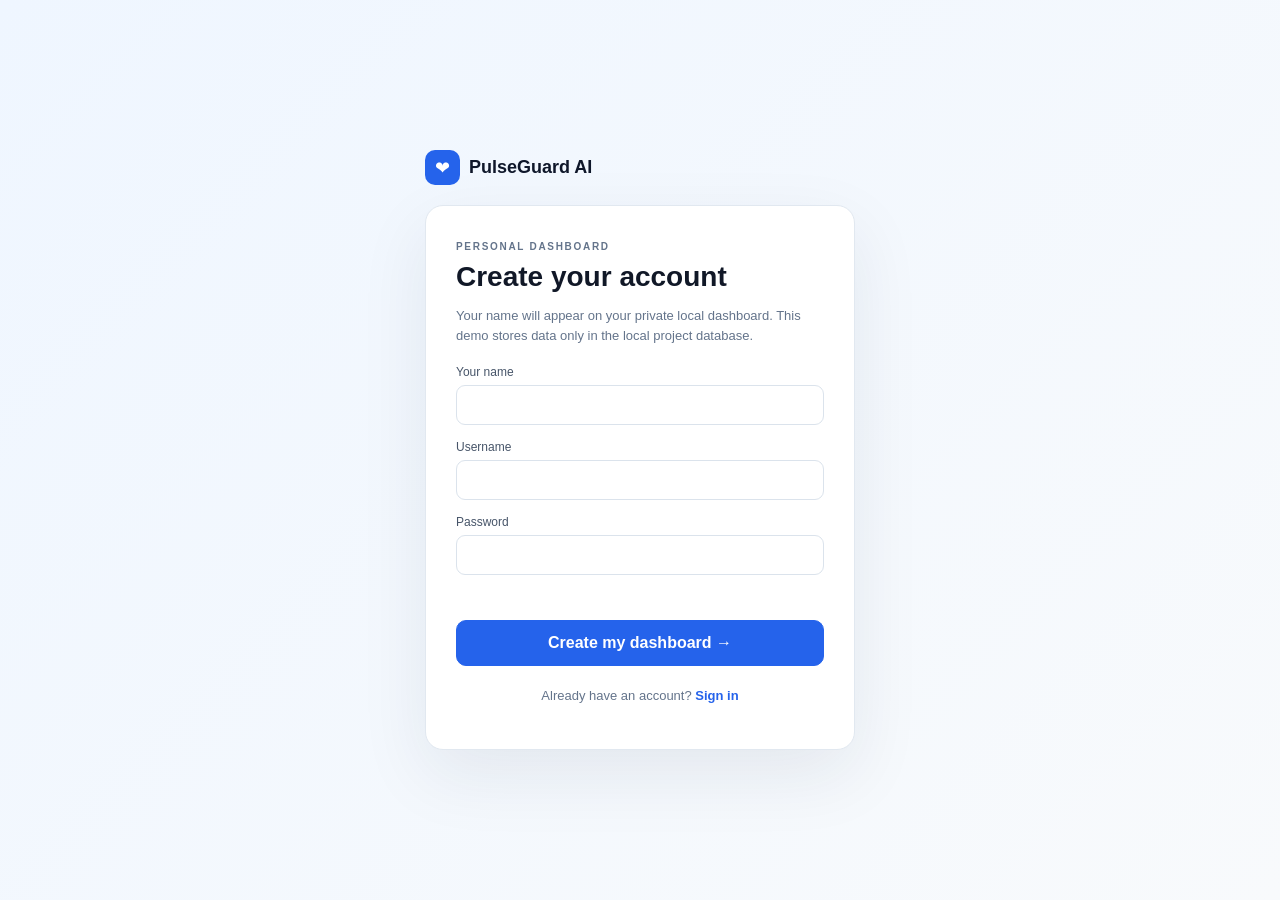
==== frontend/register.html @ c0ae5e6d "Initial release of PulseGuard AI" ====
<!doctype html><html><head><meta charset="utf-8"><meta name="viewport" content="width=device-width,initial-scale=1"><title>Create account — PulseGuard AI</title><link rel="stylesheet" href="style.css"></head><body class="authbody"><div class="authwrap"><a class="brand dark" href="/"><span>❤</span><b>PulseGuard AI</b></a><div class="authcard"><span class="eyebrow">PERSONAL DASHBOARD</span><h1>Create your account</h1><p>Your name will appear on your private local dashboard. This demo stores data only in the local project database.</p><form id="form"><label>Your name<input id="name" required></label><label>Username<input id="username" required minlength="3"></label><label>Password<input id="password" type="password" required minlength="6"></label><div id="error" class="error"></div><button class="primary bigbtn" type="submit">Create my dashboard →</button></form><p class="switch">Already have an account? <a href="/login">Sign in</a></p></div></div><script>
const f=document.getElementById("form"),e=document.getElementById("error");f.onsubmit=async x=>{x.preventDefault();let r=await fetch("/api/auth/register",{method:"POST",headers:{"Content-Type":"application/json"},body:JSON.stringify({name:name.value,username:username.value,password:password.value})});let d=await r.json();if(r.ok)location="/app";else e.textContent=d.error};
</script></body></html>
---- frontend/style.css ----
*{box-sizing:border-box}html{scroll-behavior:smooth}body{margin:0;font-family:Inter,Segoe UI,Arial,sans-serif;color:#111827;background:#f6f8fb}a{text-decoration:none;color:inherit}button,input{font:inherit}button{border:1px solid #d9e1ea;background:#fff;color:#334155;border-radius:9px;padding:10px 13px;cursor:pointer;font-weight:700}.primary{background:#2563eb!important;color:#fff!important;border-color:#2563eb!important}.secondary{background:#fff;color:#2563eb;border-color:#bfdbfe}.brand{display:flex;align-items:center;gap:9px;font-size:18px}.brand span{display:grid;place-items:center;width:35px;height:35px;border-radius:10px;background:#2563eb;color:#fff}.brand.dark{color:#0f172a}.public-nav{height:72px;padding:0 6%;display:flex;align-items:center;justify-content:space-between;background:#fff;border-bottom:1px solid #e8edf3}.public-nav>div{display:flex;align-items:center;gap:25px;font-size:13px;color:#64748b}.navbtn{padding:10px 16px;border:1px solid #dbe4ee;border-radius:9px;color:#1e40af}.landing{max-width:1180px;margin:auto}.hero{display:grid;grid-template-columns:1.05fr .95fr;gap:55px;padding:80px 30px 65px;align-items:center}.eyebrow{font-size:10px;letter-spacing:1.7px;color:#64748b;font-weight:850}.hero h1{font-size:54px;line-height:1.05;margin:12px 0 20px;letter-spacing:-2px}.hero h1 em{font-style:normal;color:#2563eb}.hero p{font-size:17px;line-height:1.7;color:#64748b;max-width:640px}.hero-actions{display:flex;gap:10px;margin:28px 0}.bigbtn{display:inline-block;padding:13px 18px;border-radius:10px;font-weight:800}.trust{display:flex;gap:18px;flex-wrap:wrap;color:#64748b;font-size:11px}.mock-window{background:#fff;border:1px solid #dfe6ee;border-radius:18px;box-shadow:0 25px 70px #1e293b18;overflow:hidden;transform:rotate(1deg)}.mock-top{height:42px;background:#f8fafc;border-bottom:1px solid #e8edf3;display:flex;align-items:center;gap:5px;padding:0 15px;color:#64748b;font-size:11px}.mock-top span{width:7px;height:7px;border-radius:50%;background:#cbd5e1}.mock-top b{margin-left:auto}.mock-body{padding:28px}.mock-body small{font-size:9px;letter-spacing:1.4px;color:#64748b;font-weight:800}.mock-body strong{display:block;font-size:64px;margin:12px 0}.mock-body strong i{font-size:14px;color:#64748b;font-style:normal}.mock-line{height:8px;border-radius:20px;background:linear-gradient(90deg,#86efac 0 70%,#fecaca 70%)}.mock-row{display:grid;grid-template-columns:1fr 1fr;gap:10px;margin-top:25px}.mock-row div{background:#f8fafc;border-radius:10px;padding:13px}.mock-row b{display:block;margin-top:6px}.mock-ai{margin-top:12px;background:#eef2ff;color:#4338ca;border-radius:10px;padding:12px;font-size:11px;line-height:1.5}.section{padding:70px 30px;border-top:1px solid #e9eef4}.section-title{margin-bottom:30px}.section-title h2,.section h2{font-size:32px;margin:8px 0}.section-title p,.section p{color:#64748b;line-height:1.65}.steps{display:grid;grid-template-columns:repeat(4,1fr);gap:15px}.steps>div,.audience>div{background:#fff;border:1px solid #e4eaf1;border-radius:15px;padding:22px}.steps b{color:#2563eb;font-size:12px}.steps h3{margin:12px 0 6px}.steps p,.audience p{font-size:13px}.split{display:grid;grid-template-columns:1fr 1fr;gap:60px;align-items:center}.diagram{background:#0f172a;color:#e2e8f0;padding:28px;border-radius:18px;text-align:center}.diagram>div{padding:13px;background:#1e293b;border-radius:9px}.diagram>span{display:block;padding:7px;color:#60a5fa}.twobox{display:grid;grid-template-columns:1fr 1fr;gap:8px}.twobox b{padding:13px;background:#312e81;border-radius:9px;font-size:11px}.diagram .highlight{background:#2563eb;color:#fff}.audience{display:grid;grid-template-columns:repeat(3,1fr);gap:15px}.audience>div>span{font-size:25px}.final-note{text-align:center;background:#eef4ff}.final-note p{max-width:700px;margin:0 auto 25px}.landing+footer,body>footer{text-align:center;padding:28px;color:#94a3b8;font-size:10px}.authbody{min-height:100vh;background:linear-gradient(135deg,#eff6ff,#f8fafc);display:grid;place-items:center}.authwrap{width:min(430px,92%)}.authwrap>.brand{margin-bottom:20px}.authcard{background:#fff;border:1px solid #e1e8f0;border-radius:18px;padding:30px;box-shadow:0 25px 70px #1e293b14}.authcard h1{margin:7px 0;font-size:28px}.authcard>p{color:#64748b;line-height:1.5;font-size:13px}.authcard form{display:grid;gap:15px;margin-top:20px}.authcard label{display:grid;gap:6px;letter-spacing:0;font-size:12px;color:#475569}.authcard input{padding:12px;border:1px solid #dbe3ec;border-radius:9px;outline:none}.authcard input:focus{border-color:#2563eb;box-shadow:0 0 0 3px #2563eb15}.error{color:#b91c1c;font-size:12px;min-height:15px}.demo-box{margin-top:18px;background:#f8fafc;border:1px solid #e7edf3;border-radius:10px;padding:13px;font-size:11px}.demo-box p{color:#64748b}.switch{text-align:center;margin-top:20px!important}.switch a{color:#2563eb;font-weight:800}.appshell{display:flex;min-height:100vh}.sidebar{width:245px;background:#0d1626;color:#9fb0c4;padding:22px 14px;position:sticky;top:0;height:100vh}.sidebar .brand{color:#fff;padding:0 9px 28px}.sidebar .brand small{display:block;font-size:8px;letter-spacing:1.5px;color:#718198;margin-top:3px}.sidebar nav{display:grid;gap:5px}.sidebar nav button{background:transparent;border:0;color:#93a4b8;text-align:left}.sidebar nav button.active,.sidebar nav button:hover{background:#1c2a3e;color:#fff}.side-help{position:absolute;left:14px;right:14px;bottom:20px;border:1px solid #26364d;border-radius:11px;padding:12px;font-size:11px;line-height:1.5}.apphead{background:#fff;border-bottom:1px solid #e6ebf1;padding:25px 34px;display:flex;justify-content:space-between;align-items:center;gap:20px}.apphead h1{margin:7px 0 4px;font-size:26px}.apphead p{margin:0;color:#64748b}.userbox{display:flex;align-items:center;gap:12px}.userbox small{display:block;color:#94a3b8;font-size:10px;margin-top:2px}.userbox button{font-size:11px}.appshell main{flex:1;min-width:0}.page{display:none;padding:25px 34px}.page.active{display:block}.intro{display:flex;justify-content:space-between;gap:15px;align-items:center;background:#eef4ff;border:1px solid #dbeafe;padding:12px 15px;border-radius:11px;margin-bottom:16px;font-size:12px}.intro b{display:block;color:#1e40af}.intro span{color:#64748b}.cards{display:grid;gap:16px}.topgrid{grid-template-columns:1.2fr 1fr .75fr}.four{grid-template-columns:repeat(4,1fr);margin-top:16px}.twocol{grid-template-columns:1.45fr 1fr;margin-top:16px}.card{background:#fff;border:1px solid #e4e9ef;border-radius:15px;padding:20px;box-shadow:0 8px 28px #0f172a0a}.card label{font-size:10px;letter-spacing:1.5px;color:#64748b;font-weight:850}.live #bpm{font-size:68px;font-weight:900;margin:12px 0}.live #bpm i{font-size:15px;color:#64748b;font-style:normal}.gauge{height:10px;background:linear-gradient(90deg,#fecaca 0 24%,#86efac 24% 76%,#fecaca 76%);border-radius:20px;overflow:hidden}.gauge i{display:block;height:100%;width:2%;background:#111827;border-radius:20px}.limits{display:flex;justify-content:space-between;color:#64748b;font-size:9px;margin:6px 0 18px}.ai{border-top:3px solid #6366f1}.row,.head{display:flex;justify-content:space-between;gap:10px;align-items:flex-start}.ai h2{font-size:25px;margin:7px 0}.aiicon{width:40px;height:40px;display:grid;place-items:center;background:#eef2ff;color:#4338ca;border-radius:50%;font-weight:900}.risk{margin-top:20px}.risk>span{color:#64748b;font-size:11px}.risk>b{font-size:27px;margin-left:7px}.risk>div,.line{height:7px;background:#e5e7eb;border-radius:20px;overflow:hidden;margin-top:7px}.risk i,.line i{display:block;height:100%;width:0;background:#f59e0b;border-radius:20px}.ai p{color:#64748b;line-height:1.55;font-size:13px}.chips{display:flex;gap:5px;flex-wrap:wrap}.chips span{background:#eef2ff;color:#4338ca;border-radius:7px;padding:5px 7px;font-size:9px}.confidence strong{display:block;font-size:36px;margin:12px 0}.confidence p{color:#64748b;line-height:1.5;font-size:12px}.confidence hr{border:0;border-top:1px solid #edf1f5;margin:20px 0}.stat b{display:block;font-size:28px;margin:9px 0}.stat small{color:#94a3b8}.chart canvas{width:100%;height:310px}.demo{display:flex;flex-wrap:wrap;gap:7px}.muted{color:#64748b;line-height:1.55;font-size:13px}.plain-card{margin-top:18px;background:#f8fafc;border-radius:10px;padding:12px;font-size:11px;line-height:1.5}.plain-card p{color:#64748b}.export,.download{display:inline-block;margin-top:18px;color:#2563eb;font-size:11px;font-weight:800}.sectiontitle{margin-bottom:22px}.sectiontitle h2{margin:7px 0;font-size:30px}.sectiontitle p{margin:0;color:#64748b}.simpleflow,.bigflow{display:flex;flex-wrap:wrap;gap:8px;align-items:center;margin-top:20px}.simpleflow span,.simpleflow b,.bigflow span,.bigflow strong{padding:11px;background:#f1f5f9;border-radius:8px;font-size:11px}.simpleflow b,.bigflow strong{background:#eef2ff;color:#4338ca}.bigflow b{color:#94a3b8}.notice{margin-top:18px;padding:13px;background:#fff7ed;color:#9a3412;border-radius:9px;font-size:12px;line-height:1.5}.table{overflow:auto}table{width:100%;border-collapse:collapse;min-width:850px}th,td{padding:11px;border-bottom:1px solid #edf1f5;text-align:left;font-size:10px;vertical-align:top}th{font-size:9px;color:#64748b;letter-spacing:1px}.arch{display:flex;gap:8px;align-items:center;flex-wrap:wrap;margin:25px 0}.arch>div{background:#fff;border:1px solid #e4eaf1;border-radius:13px;padding:15px;min-width:130px;box-shadow:0 7px 20px #0f172a08}.arch div>b{display:block;color:#2563eb;font-size:10px}.arch strong{display:block;margin:6px 0;font-size:12px}.arch small{color:#64748b;font-size:9px;line-height:1.4}.appshell footer{text-align:center;color:#94a3b8;font-size:9px;padding:30px}.modal{display:none;position:fixed;inset:0;background:#0f172a99;place-items:center;padding:20px;z-index:20}.modal.show{display:grid}.modalbox{background:#fff;width:min(500px,100%);border-radius:17px;padding:27px;position:relative;box-shadow:0 30px 100px #0003}.x{position:absolute;right:14px;top:12px;border:0;font-size:22px}.touritem{display:grid;grid-template-columns:135px 1fr;gap:10px;padding:13px 0;border-bottom:1px solid #edf1f5;font-size:12px}.touritem span{color:#64748b;line-height:1.5}@media(max-width:1050px){.topgrid,.twocol{grid-template-columns:1fr}.four{grid-template-columns:1fr 1fr}.hero{grid-template-columns:1fr}.hero h1{font-size:43px}.steps{grid-template-columns:1fr 1fr}.audience{grid-template-columns:1fr}.page,.apphead{padding-left:20px;padding-right:20px}}@media(max-width:700px){.public-nav>div a:not(.navbtn){display:none}.hero{padding:45px 18px}.hero h1{font-size:35px}.hero-actions{flex-direction:column}.section{padding:50px 18px}.steps,.split{grid-template-columns:1fr}.appshell{display:block}.sidebar{width:100%;height:auto;position:relative;padding:10px}.sidebar .brand{padding-bottom:10px}.side-help{display:none}.sidebar nav{display:flex;overflow:auto}.sidebar nav button{white-space:nowrap}.page{padding:15px 10px}.apphead{padding:17px;display:block}.userbox{margin-top:15px}.live #bpm{font-size:52px}.four{grid-template-columns:1fr 1fr}.touritem{grid-template-columns:1fr}.mock-body strong{font-size:48px}}
.bell{position:relative;padding:8px 10px;background:#f8fafc}.bell span{position:absolute;top:-5px;right:-5px;min-width:17px;height:17px;border-radius:99px;background:#ef4444;color:#fff;font-size:9px;display:grid;place-items:center}.alertslist{display:grid;gap:10px}.alertcard{background:#fff;border:1px solid #fed7aa;border-left:4px solid #f59e0b;border-radius:12px;padding:16px}.alertcard.high{border-left-color:#ef4444}.alertcard.read{opacity:.68}.alerttop{display:flex;justify-content:space-between;gap:15px}.alerttop span{font-size:9px;color:#94a3b8}.alertcard p{font-size:12px;color:#475569;line-height:1.55}.alertcard small{color:#64748b;font-size:10px}.alertcard button{display:block;margin-top:10px;padding:7px 10px;font-size:10px}

.insight-grid{display:grid;grid-template-columns:1fr 1fr;gap:9px;margin-top:18px}.insight-grid div{background:#f8fafc;border:1px solid #edf1f5;border-radius:10px;padding:14px}.insight-grid span{display:block;color:#94a3b8;font-size:9px;text-transform:uppercase;letter-spacing:1px}.insight-grid b{display:block;margin-top:6px;font-size:19px}.reportbtn{margin-top:12px}.reporthint{margin-top:12px!important}.card>canvas{width:100%;height:300px}

.alertslist{display:grid;gap:12px}.alertitem{border:1px solid #e5e7eb;border-radius:14px;padding:18px;background:#fff}.alertitem.unread{border-left:4px solid #ef4444;background:#fffafa}.alerttop{display:flex;justify-content:space-between;color:#94a3b8;font-size:12px}.alertsev{font-weight:800;font-size:10px;letter-spacing:1px}.alertsev.high{color:#dc2626}.alertsev.attention{color:#d97706}.alertitem h3{margin:10px 0 6px}.alertitem p{margin:0;color:#64748b}.alertmeta{display:flex;gap:14px;align-items:center;margin-top:12px;color:#64748b;font-size:12px}.alertmeta button{margin-left:auto}.emptyalert{text-align:center;padding:55px 20px;border:1px dashed #cbd5e1;border-radius:14px;color:#64748b}.emptyicon{margin:auto auto 10px;width:42px;height:42px;border-radius:50%;display:grid;place-items:center;background:#ecfdf5;color:#16a34a;font-size:20px}

.live-dot{font-size:13px;color:#22c55e}.live-events{display:grid;gap:8px}.live-event{display:grid;grid-template-columns:90px 1fr 1fr 90px 180px;gap:10px;align-items:center;border:1px solid #edf1f5;border-radius:10px;padding:11px 13px;background:#fbfdff;font-size:11px}.live-event span{color:#64748b}.live-event small{color:#94a3b8;text-align:right}.live-event.event-alert{border-left:4px solid #ef4444;background:#fff7f7}.legend{margin-top:8px;color:#94a3b8;font-size:10px}.decision-box{display:grid;grid-template-columns:1fr 1fr 1fr;gap:8px;margin:18px 0}.decision-box div{background:#f8fafc;border:1px solid #edf1f5;border-radius:10px;padding:12px}.decision-box span{display:block;font-size:9px;color:#94a3b8;text-transform:uppercase;letter-spacing:1px}.decision-box b{display:block;margin-top:5px;font-size:15px}
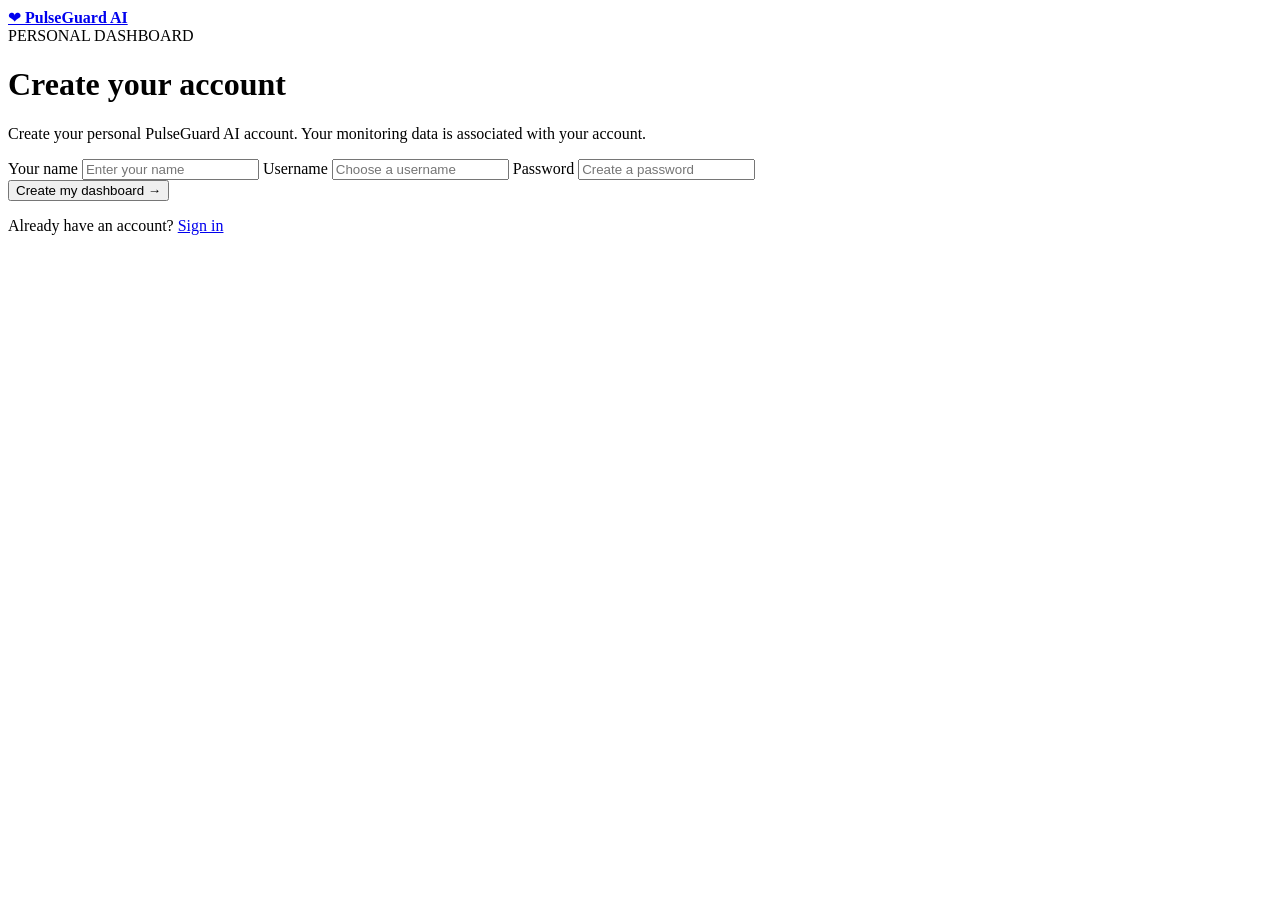
==== commit 8c7e2d33: "Fix user registration form" ====
--- a/frontend/register.html
+++ b/frontend/register.html
@@ -1,3 +1,178 @@
-<!doctype html><html><head><meta charset="utf-8"><meta name="viewport" content="width=device-width,initial-scale=1"><title>Create account — PulseGuard AI</title><link rel="stylesheet" href="style.css"></head><body class="authbody"><div class="authwrap"><a class="brand dark" href="/"><span>❤</span><b>PulseGuard AI</b></a><div class="authcard"><span class="eyebrow">PERSONAL DASHBOARD</span><h1>Create your account</h1><p>Your name will appear on your private local dashboard. This demo stores data only in the local project database.</p><form id="form"><label>Your name<input id="name" required></label><label>Username<input id="username" required minlength="3"></label><label>Password<input id="password" type="password" required minlength="6"></label><div id="error" class="error"></div><button class="primary bigbtn" type="submit">Create my dashboard →</button></form><p class="switch">Already have an account? <a href="/login">Sign in</a></p></div></div><script>
-const f=document.getElementById("form"),e=document.getElementById("error");f.onsubmit=async x=>{x.preventDefault();let r=await fetch("/api/auth/register",{method:"POST",headers:{"Content-Type":"application/json"},body:JSON.stringify({name:name.value,username:username.value,password:password.value})});let d=await r.json();if(r.ok)location="/app";else e.textContent=d.error};
-</script></body></html>+<!DOCTYPE html>
+<html lang="en">
+<head>
+    <meta charset="UTF-8">
+    <meta name="viewport" content="width=device-width, initial-scale=1.0">
+
+    <title>Create Account — PulseGuard AI</title>
+
+    <link rel="stylesheet" href="/style.css">
+</head>
+
+<body class="authbody">
+
+    <div class="authwrap">
+
+        <a class="brand dark" href="/">
+            <span>❤</span>
+            <b>PulseGuard AI</b>
+        </a>
+
+        <div class="authcard">
+
+            <span class="eyebrow">PERSONAL DASHBOARD</span>
+
+            <h1>Create your account</h1>
+
+            <p>
+                Create your personal PulseGuard AI account.
+                Your monitoring data is associated with your account.
+            </p>
+
+            <form id="registerForm">
+
+                <!-- Name -->
+                <label for="name">
+                    Your name
+                </label>
+
+                <input
+                    id="name"
+                    name="name"
+                    type="text"
+                    placeholder="Enter your name"
+                    autocomplete="name"
+                    minlength="2"
+                    required
+                >
+
+                <!-- Username -->
+                <label for="username">
+                    Username
+                </label>
+
+                <input
+                    id="username"
+                    name="username"
+                    type="text"
+                    placeholder="Choose a username"
+                    autocomplete="username"
+                    minlength="3"
+                    required
+                >
+
+                <!-- Password -->
+                <label for="password">
+                    Password
+                </label>
+
+                <input
+                    id="password"
+                    name="password"
+                    type="password"
+                    placeholder="Create a password"
+                    autocomplete="new-password"
+                    minlength="6"
+                    required
+                >
+
+                <!-- Error message -->
+                <div
+                    id="error"
+                    class="error"
+                    role="alert"
+                    aria-live="polite"
+                ></div>
+
+                <!-- Submit -->
+                <button
+                    id="registerButton"
+                    class="primary bigbtn"
+                    type="submit"
+                >
+                    Create my dashboard →
+                </button>
+
+            </form>
+
+            <p class="switch">
+                Already have an account?
+                <a href="/login">Sign in</a>
+            </p>
+
+        </div>
+
+    </div>
+
+    <script>
+        const registerForm = document.getElementById("registerForm");
+        const nameInput = document.getElementById("name");
+        const usernameInput = document.getElementById("username");
+        const passwordInput = document.getElementById("password");
+        const errorBox = document.getElementById("error");
+        const registerButton = document.getElementById("registerButton");
+
+        registerForm.addEventListener("submit", async function (event) {
+            event.preventDefault();
+
+            errorBox.textContent = "";
+
+            const name = nameInput.value.trim();
+            const username = usernameInput.value.trim();
+            const password = passwordInput.value;
+
+            if (name.length < 2) {
+                errorBox.textContent = "Please enter your name.";
+                return;
+            }
+
+            if (username.length < 3) {
+                errorBox.textContent = "Username must contain at least 3 characters.";
+                return;
+            }
+
+            if (password.length < 6) {
+                errorBox.textContent = "Password must contain at least 6 characters.";
+                return;
+            }
+
+            registerButton.disabled = true;
+            registerButton.textContent = "Creating account...";
+
+            try {
+                const response = await fetch("/api/auth/register", {
+                    method: "POST",
+                    headers: {
+                        "Content-Type": "application/json"
+                    },
+                    body: JSON.stringify({
+                        name: name,
+                        username: username,
+                        password: password
+                    })
+                });
+
+                const data = await response.json();
+
+                if (response.ok) {
+                    window.location.href = "/app";
+                    return;
+                }
+
+                errorBox.textContent =
+                    data.error || "Unable to create account.";
+
+            } catch (error) {
+                console.error("Registration error:", error);
+
+                errorBox.textContent =
+                    "Unable to connect to the server. Please try again.";
+            }
+
+            registerButton.disabled = false;
+            registerButton.textContent = "Create my dashboard →";
+        });
+    </script>
+
+</body>
+</html>
